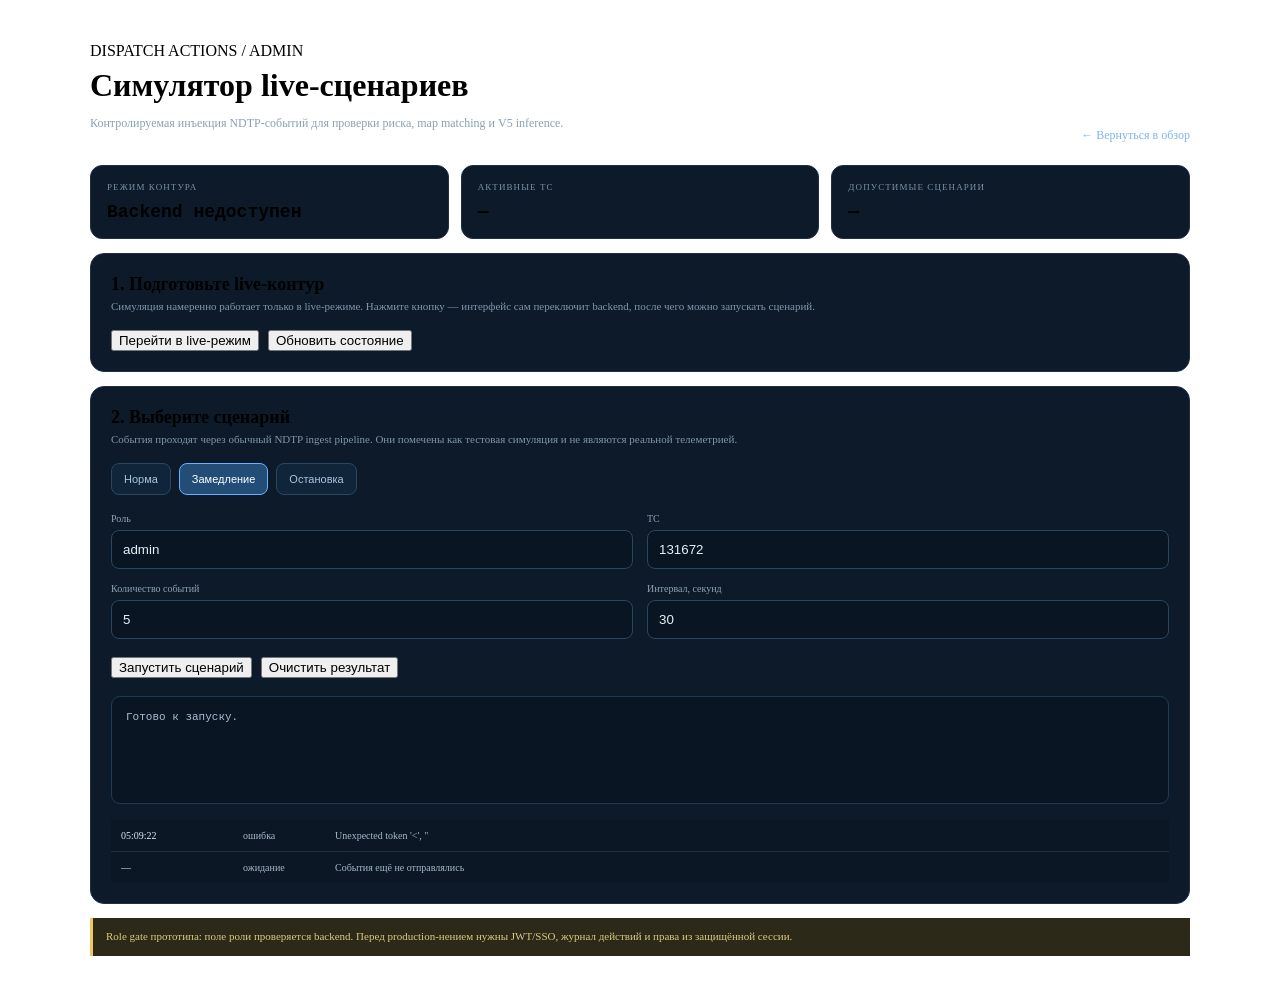
==== dashboard/admin-control.html @ a7725675 "feat(dashboard): rebuild dispatcher control room and simulator" ====
<!doctype html>
<html lang="ru"><head><meta charset="utf-8"><meta name="viewport" content="width=device-width,initial-scale=1"><meta name="theme-color" content="#0a111c"><title>Такт · Симулятор</title><link rel="stylesheet" href="/static/control.css"><style>.sim-workspace{max-width:1100px;margin:0 auto;padding:34px}.sim-top{display:flex;justify-content:space-between;gap:20px;align-items:end;margin-bottom:22px}.sim-top h1{margin:7px 0 0;font-size:32px}.sim-top p{color:#8ba0b5;font-size:12px}.sim-link{color:#7db4f2;text-decoration:none;font-size:12px}.sim-status{display:grid;grid-template-columns:repeat(3,1fr);gap:12px;margin-bottom:14px}.sim-stat{padding:16px;border:1px solid #1d3044;border-radius:12px;background:#0d1a29}.sim-stat span{display:block;color:#7892a8;font-size:9px;letter-spacing:.12em}.sim-stat b{display:block;margin-top:10px;font:600 18px ui-monospace,Consolas,monospace}.sim-card{padding:20px;border:1px solid #1d3044;border-radius:14px;background:#0d1a29;margin-bottom:14px}.sim-card h2{margin:0 0 5px;font-size:18px}.sim-card p{margin:0;color:#8097aa;font-size:11px}.sim-grid{display:grid;grid-template-columns:repeat(2,1fr);gap:14px;margin-top:18px}.sim-grid label{display:grid;gap:6px;color:#8da3b6;font-size:10px}.sim-grid input,.sim-grid select{padding:11px;border:1px solid #2b475f;border-radius:8px;background:#091522;color:#e8f0f7}.scenario-pills{display:flex;gap:8px;flex-wrap:wrap;margin-top:18px}.scenario-pills button{padding:9px 12px;border:1px solid #2b475f;border-radius:8px;background:#10243a;color:#a8c6df;cursor:pointer;font-size:11px}.scenario-pills button.active{background:#214d77;color:#fff;border-color:#6caeff}.sim-actions{display:flex;gap:9px;margin-top:18px}.sim-result{margin-top:18px;padding:14px;border-radius:9px;background:#091522;border:1px solid #203b54;color:#a9bfd1;font:11px ui-monospace,Consolas,monospace;white-space:pre-wrap;min-height:78px}.sim-result.ok{border-color:#24664f;color:#9de8be}.sim-result.error{border-color:#6d3340;color:#ffabb4}.sim-log{display:grid;gap:1px;margin-top:16px;background:#1d3044}.sim-log-row{display:grid;grid-template-columns:110px 80px 1fr;gap:12px;padding:10px;background:#0b1725;color:#a5bacb;font-size:10px}.sim-log-row b{color:#dceaf5;font-weight:500}.sim-note{margin-top:12px;padding:11px 13px;border-left:3px solid #efc75e;background:#2d2918;color:#dbc985;font-size:11px;line-height:1.45}@media(max-width:700px){.sim-workspace{padding:20px 14px}.sim-top{display:block}.sim-top .sim-link{display:block;margin-top:15px}.sim-status,.sim-grid{grid-template-columns:1fr}.sim-actions{display:grid;grid-template-columns:1fr}.sim-log-row{grid-template-columns:1fr 1fr}.sim-log-row span:last-child{grid-column:1/-1}}</style></head>
<body><div class="sim-workspace"><div class="sim-top"><div><div class="eyebrow">DISPATCH ACTIONS / ADMIN</div><h1>Симулятор live-сценариев</h1><p>Контролируемая инъекция NDTP-событий для проверки риска, map matching и V5 inference.</p></div><a class="sim-link" href="/">← Вернуться в обзор</a></div>
<section class="sim-status"><div class="sim-stat"><span>РЕЖИМ КОНТУРА</span><b id="sim-mode">проверка…</b></div><div class="sim-stat"><span>АКТИВНЫЕ ТС</span><b id="sim-vehicles">—</b></div><div class="sim-stat"><span>ДОПУСТИМЫЕ СЦЕНАРИИ</span><b id="sim-scenarios">—</b></div></section>
<section class="sim-card"><h2>1. Подготовьте live-контур</h2><p>Симуляция намеренно работает только в live-режиме. Нажмите кнопку — интерфейс сам переключит backend, после чего можно запускать сценарий.</p><div class="sim-actions"><button class="btn btn-secondary" id="to-live">Перейти в live-режим</button><button class="btn btn-quiet" id="refresh">Обновить состояние</button></div></section>
<section class="sim-card"><h2>2. Выберите сценарий</h2><p>События проходят через обычный NDTP ingest pipeline. Они помечены как тестовая симуляция и не являются реальной телеметрией.</p><div class="scenario-pills"><button data-scenario="normal">Норма</button><button data-scenario="slow" class="active">Замедление</button><button data-scenario="stop">Остановка</button></div><div class="sim-grid"><label>Роль<input id="role" value="admin" aria-label="Роль"></label><label>ТС<input id="tr" type="number" value="131672" aria-label="Транспорт"></label><label>Количество событий<input id="count" type="number" min="1" max="20" value="5" aria-label="Количество событий"></label><label>Интервал, секунд<input id="interval" type="number" min="5" max="300" value="30" aria-label="Интервал"></label></div><div class="sim-actions"><button class="btn btn-primary" id="run">Запустить сценарий</button><button class="btn btn-quiet" id="clear">Очистить результат</button></div><div class="sim-result" id="result">Готово к запуску.</div><div class="sim-log" id="sim-log"><div class="sim-log-row"><b>—</b><span>ожидание</span><span>События ещё не отправлялись</span></div></div></section>
<div class="sim-note">Role gate прототипа: поле роли проверяется backend. Перед production-нением нужны JWT/SSO, журнал действий и права из защищённой сессии.</div></div><script>
(()=>{const $=id=>document.getElementById(id);let scenario='slow';const api=async(url,opts)=>{const r=await fetch(url,opts);const data=await r.json();if(!r.ok)throw Error(data.detail||`${r.status}`);return data};const log=(kind,text)=>{$('sim-log').insertAdjacentHTML('afterbegin',`<div class="sim-log-row"><b>${new Date().toLocaleTimeString('ru-RU')}</b><span>${kind}</span><span>${text}</span></div>`)};async function status(){try{const d=await api('/api/admin/simulation');$('sim-mode').textContent=d.mode==='live'?'LIVE / готов':'REPLAY / переключите';$('sim-vehicles').textContent=d.active_vehicles;$('sim-scenarios').textContent=d.supported_scenarios.join(' · ');$('to-live').textContent=d.mode==='live'?'Live-режим активен':'Перейти в live-режим';$('to-live').disabled=d.mode==='live'}catch(e){$('sim-mode').textContent='Backend недоступен';log('ошибка',e.message)}}$('refresh').onclick=status;$('to-live').onclick=async()=>{try{await api('/api/mode',{method:'POST',headers:{'Content-Type':'application/json'},body:JSON.stringify({mode:'live'})});log('режим','Backend переведён в live');await status()}catch(e){log('ошибка',e.message)}};document.querySelectorAll('[data-scenario]').forEach(b=>b.onclick=()=>{document.querySelectorAll('[data-scenario]').forEach(x=>x.classList.remove('active'));b.classList.add('active');scenario=b.dataset.scenario});$('clear').onclick=()=>{$('result').className='sim-result';$('result').textContent='Готово к запуску.';$('sim-log').innerHTML=''};$('run').onclick=async()=>{const body={role:$('role').value,tr_id:Number($('tr').value),scenario,count:Number($('count').value),interval_s:Number($('interval').value)};$('run').disabled=true;$('result').className='sim-result';$('result').textContent='Отправка событий…';try{const d=await api('/api/admin/simulation',{method:'POST',headers:{'Content-Type':'application/json'},body:JSON.stringify(body)});$('result').className='sim-result ok';$('result').textContent=`Сценарий принят\nТС ${d.tr_id} · ${d.scenario}\nПринято событий: ${d.accepted}\n${d.message}`;log('успешно',`${d.accepted} событий → ${d.scenario}`);await status()}catch(e){$('result').className='sim-result error';$('result').textContent=`Сценарий не запущен\n${e.message}`;log('ошибка',e.message)}finally{$('run').disabled=false}};status()})();</script></body></html>
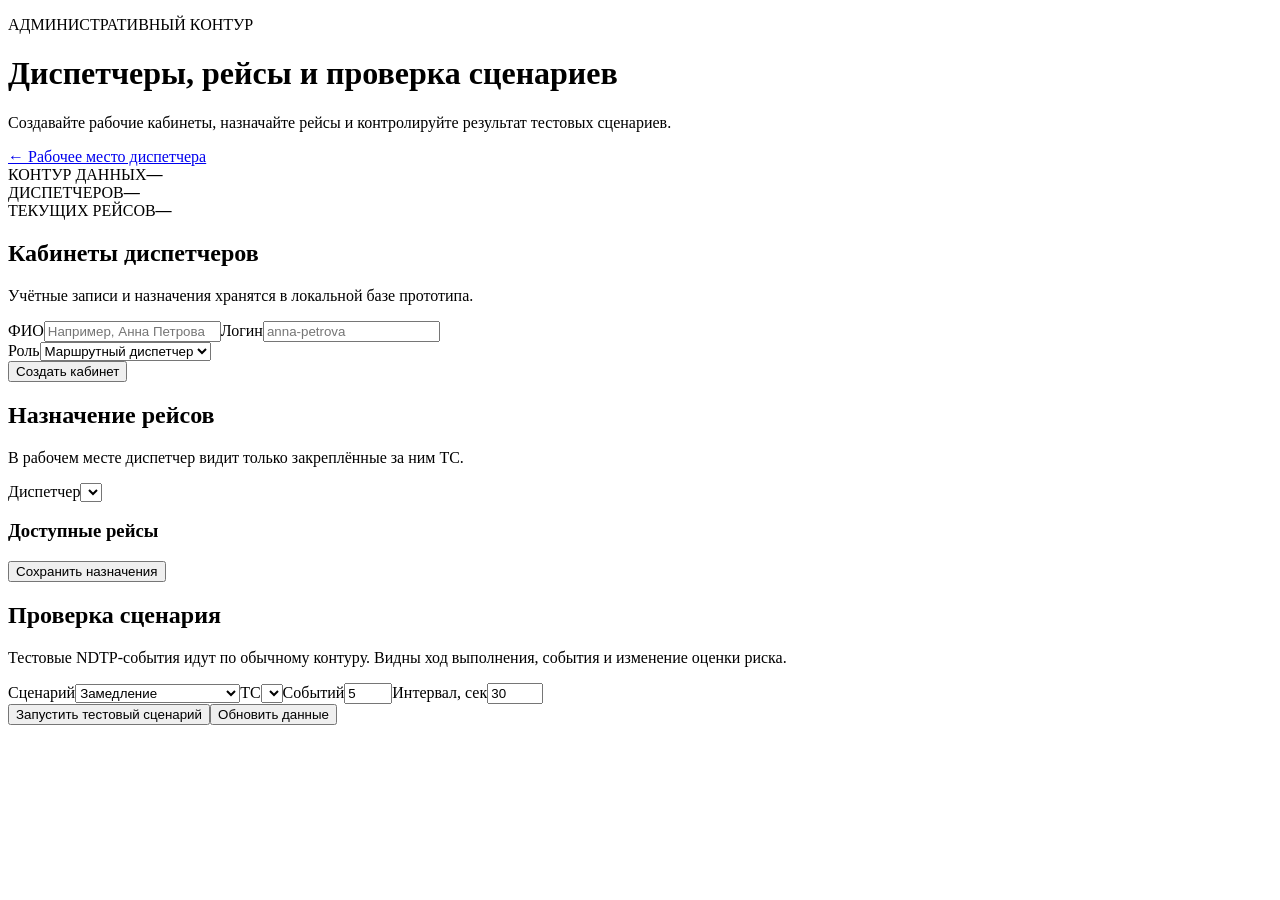
==== commit e780c2a5: "feat(operations): add dispatcher administration and scenario lifecycle" ====
--- a/dashboard/admin-control.html
+++ b/dashboard/admin-control.html
@@ -1,8 +1,7 @@
 <!doctype html>
-<html lang="ru"><head><meta charset="utf-8"><meta name="viewport" content="width=device-width,initial-scale=1"><meta name="theme-color" content="#0a111c"><title>Такт · Симулятор</title><link rel="stylesheet" href="/static/control.css"><style>.sim-workspace{max-width:1100px;margin:0 auto;padding:34px}.sim-top{display:flex;justify-content:space-between;gap:20px;align-items:end;margin-bottom:22px}.sim-top h1{margin:7px 0 0;font-size:32px}.sim-top p{color:#8ba0b5;font-size:12px}.sim-link{color:#7db4f2;text-decoration:none;font-size:12px}.sim-status{display:grid;grid-template-columns:repeat(3,1fr);gap:12px;margin-bottom:14px}.sim-stat{padding:16px;border:1px solid #1d3044;border-radius:12px;background:#0d1a29}.sim-stat span{display:block;color:#7892a8;font-size:9px;letter-spacing:.12em}.sim-stat b{display:block;margin-top:10px;font:600 18px ui-monospace,Consolas,monospace}.sim-card{padding:20px;border:1px solid #1d3044;border-radius:14px;background:#0d1a29;margin-bottom:14px}.sim-card h2{margin:0 0 5px;font-size:18px}.sim-card p{margin:0;color:#8097aa;font-size:11px}.sim-grid{display:grid;grid-template-columns:repeat(2,1fr);gap:14px;margin-top:18px}.sim-grid label{display:grid;gap:6px;color:#8da3b6;font-size:10px}.sim-grid input,.sim-grid select{padding:11px;border:1px solid #2b475f;border-radius:8px;background:#091522;color:#e8f0f7}.scenario-pills{display:flex;gap:8px;flex-wrap:wrap;margin-top:18px}.scenario-pills button{padding:9px 12px;border:1px solid #2b475f;border-radius:8px;background:#10243a;color:#a8c6df;cursor:pointer;font-size:11px}.scenario-pills button.active{background:#214d77;color:#fff;border-color:#6caeff}.sim-actions{display:flex;gap:9px;margin-top:18px}.sim-result{margin-top:18px;padding:14px;border-radius:9px;background:#091522;border:1px solid #203b54;color:#a9bfd1;font:11px ui-monospace,Consolas,monospace;white-space:pre-wrap;min-height:78px}.sim-result.ok{border-color:#24664f;color:#9de8be}.sim-result.error{border-color:#6d3340;color:#ffabb4}.sim-log{display:grid;gap:1px;margin-top:16px;background:#1d3044}.sim-log-row{display:grid;grid-template-columns:110px 80px 1fr;gap:12px;padding:10px;background:#0b1725;color:#a5bacb;font-size:10px}.sim-log-row b{color:#dceaf5;font-weight:500}.sim-note{margin-top:12px;padding:11px 13px;border-left:3px solid #efc75e;background:#2d2918;color:#dbc985;font-size:11px;line-height:1.45}@media(max-width:700px){.sim-workspace{padding:20px 14px}.sim-top{display:block}.sim-top .sim-link{display:block;margin-top:15px}.sim-status,.sim-grid{grid-template-columns:1fr}.sim-actions{display:grid;grid-template-columns:1fr}.sim-log-row{grid-template-columns:1fr 1fr}.sim-log-row span:last-child{grid-column:1/-1}}</style></head>
-<body><div class="sim-workspace"><div class="sim-top"><div><div class="eyebrow">DISPATCH ACTIONS / ADMIN</div><h1>Симулятор live-сценариев</h1><p>Контролируемая инъекция NDTP-событий для проверки риска, map matching и V5 inference.</p></div><a class="sim-link" href="/">← Вернуться в обзор</a></div>
-<section class="sim-status"><div class="sim-stat"><span>РЕЖИМ КОНТУРА</span><b id="sim-mode">проверка…</b></div><div class="sim-stat"><span>АКТИВНЫЕ ТС</span><b id="sim-vehicles">—</b></div><div class="sim-stat"><span>ДОПУСТИМЫЕ СЦЕНАРИИ</span><b id="sim-scenarios">—</b></div></section>
-<section class="sim-card"><h2>1. Подготовьте live-контур</h2><p>Симуляция намеренно работает только в live-режиме. Нажмите кнопку — интерфейс сам переключит backend, после чего можно запускать сценарий.</p><div class="sim-actions"><button class="btn btn-secondary" id="to-live">Перейти в live-режим</button><button class="btn btn-quiet" id="refresh">Обновить состояние</button></div></section>
-<section class="sim-card"><h2>2. Выберите сценарий</h2><p>События проходят через обычный NDTP ingest pipeline. Они помечены как тестовая симуляция и не являются реальной телеметрией.</p><div class="scenario-pills"><button data-scenario="normal">Норма</button><button data-scenario="slow" class="active">Замедление</button><button data-scenario="stop">Остановка</button></div><div class="sim-grid"><label>Роль<input id="role" value="admin" aria-label="Роль"></label><label>ТС<input id="tr" type="number" value="131672" aria-label="Транспорт"></label><label>Количество событий<input id="count" type="number" min="1" max="20" value="5" aria-label="Количество событий"></label><label>Интервал, секунд<input id="interval" type="number" min="5" max="300" value="30" aria-label="Интервал"></label></div><div class="sim-actions"><button class="btn btn-primary" id="run">Запустить сценарий</button><button class="btn btn-quiet" id="clear">Очистить результат</button></div><div class="sim-result" id="result">Готово к запуску.</div><div class="sim-log" id="sim-log"><div class="sim-log-row"><b>—</b><span>ожидание</span><span>События ещё не отправлялись</span></div></div></section>
-<div class="sim-note">Role gate прототипа: поле роли проверяется backend. Перед production-нением нужны JWT/SSO, журнал действий и права из защищённой сессии.</div></div><script>
-(()=>{const $=id=>document.getElementById(id);let scenario='slow';const api=async(url,opts)=>{const r=await fetch(url,opts);const data=await r.json();if(!r.ok)throw Error(data.detail||`${r.status}`);return data};const log=(kind,text)=>{$('sim-log').insertAdjacentHTML('afterbegin',`<div class="sim-log-row"><b>${new Date().toLocaleTimeString('ru-RU')}</b><span>${kind}</span><span>${text}</span></div>`)};async function status(){try{const d=await api('/api/admin/simulation');$('sim-mode').textContent=d.mode==='live'?'LIVE / готов':'REPLAY / переключите';$('sim-vehicles').textContent=d.active_vehicles;$('sim-scenarios').textContent=d.supported_scenarios.join(' · ');$('to-live').textContent=d.mode==='live'?'Live-режим активен':'Перейти в live-режим';$('to-live').disabled=d.mode==='live'}catch(e){$('sim-mode').textContent='Backend недоступен';log('ошибка',e.message)}}$('refresh').onclick=status;$('to-live').onclick=async()=>{try{await api('/api/mode',{method:'POST',headers:{'Content-Type':'application/json'},body:JSON.stringify({mode:'live'})});log('режим','Backend переведён в live');await status()}catch(e){log('ошибка',e.message)}};document.querySelectorAll('[data-scenario]').forEach(b=>b.onclick=()=>{document.querySelectorAll('[data-scenario]').forEach(x=>x.classList.remove('active'));b.classList.add('active');scenario=b.dataset.scenario});$('clear').onclick=()=>{$('result').className='sim-result';$('result').textContent='Готово к запуску.';$('sim-log').innerHTML=''};$('run').onclick=async()=>{const body={role:$('role').value,tr_id:Number($('tr').value),scenario,count:Number($('count').value),interval_s:Number($('interval').value)};$('run').disabled=true;$('result').className='sim-result';$('result').textContent='Отправка событий…';try{const d=await api('/api/admin/simulation',{method:'POST',headers:{'Content-Type':'application/json'},body:JSON.stringify(body)});$('result').className='sim-result ok';$('result').textContent=`Сценарий принят\nТС ${d.tr_id} · ${d.scenario}\nПринято событий: ${d.accepted}\n${d.message}`;log('успешно',`${d.accepted} событий → ${d.scenario}`);await status()}catch(e){$('result').className='sim-result error';$('result').textContent=`Сценарий не запущен\n${e.message}`;log('ошибка',e.message)}finally{$('run').disabled=false}};status()})();</script></body></html>+<html lang="ru"><head><meta charset="utf-8"><meta name="viewport" content="width=device-width,initial-scale=1"><title>ТАКТ · Администрирование</title><link rel="stylesheet" href="/static/admin.css"></head>
+<body><main><header class="top"><div><p class="eyebrow">АДМИНИСТРАТИВНЫЙ КОНТУР</p><h1>Диспетчеры, рейсы и проверка сценариев</h1><p class="muted">Создавайте рабочие кабинеты, назначайте рейсы и контролируйте результат тестовых сценариев.</p></div><a href="/">← Рабочее место диспетчера</a></header>
+<section class="status-grid"><article><span>КОНТУР ДАННЫХ</span><b id="mode">—</b></article><article><span>ДИСПЕТЧЕРОВ</span><b id="dispatcher-count">—</b></article><article><span>ТЕКУЩИХ РЕЙСОВ</span><b id="fleet-count">—</b></article></section>
+<div class="grid"><section class="card"><h2>Кабинеты диспетчеров</h2><p class="muted">Учётные записи и назначения хранятся в локальной базе прототипа.</p><div class="row"><label>ФИО<input id="new-name" placeholder="Например, Анна Петрова"></label><label>Логин<input id="new-login" placeholder="anna-petrova"></label></div><label>Роль<select id="new-role"><option>Маршрутный диспетчер</option><option>Старший диспетчер</option></select></label><div class="actions"><button id="create-dispatcher">Создать кабинет</button></div><p class="notice" id="account-notice"></p><div id="accounts" class="accounts"></div></section>
+<section class="card"><h2>Назначение рейсов</h2><p class="muted">В рабочем месте диспетчер видит только закреплённые за ним ТС.</p><label>Диспетчер<select id="assignment-dispatcher"></select></label><h3>Доступные рейсы</h3><div id="route-list" class="routes"></div><div class="actions"><button id="save-assignment">Сохранить назначения</button></div><p class="notice" id="assignment-notice"></p></section></div>
+<section class="card"><h2>Проверка сценария</h2><p class="muted">Тестовые NDTP-события идут по обычному контуру. Видны ход выполнения, события и изменение оценки риска.</p><div class="row sim-inputs"><label>Сценарий<select id="scenario"><option value="slow">Замедление</option><option value="stop">Остановка</option><option value="normal">Нормальное движение</option></select></label><label>ТС<select id="simulation-tr"></select></label><label>Событий<input id="simulation-count" type="number" min="1" max="20" value="5"></label><label>Интервал, сек<input id="simulation-interval" type="number" min="5" max="300" value="30"></label></div><div class="actions"><button id="start-simulation">Запустить тестовый сценарий</button><button class="secondary" id="refresh">Обновить данные</button></div><p class="notice" id="simulation-notice"></p><div id="runs"></div></section></main><script src="/static/admin.js"></script></body></html>
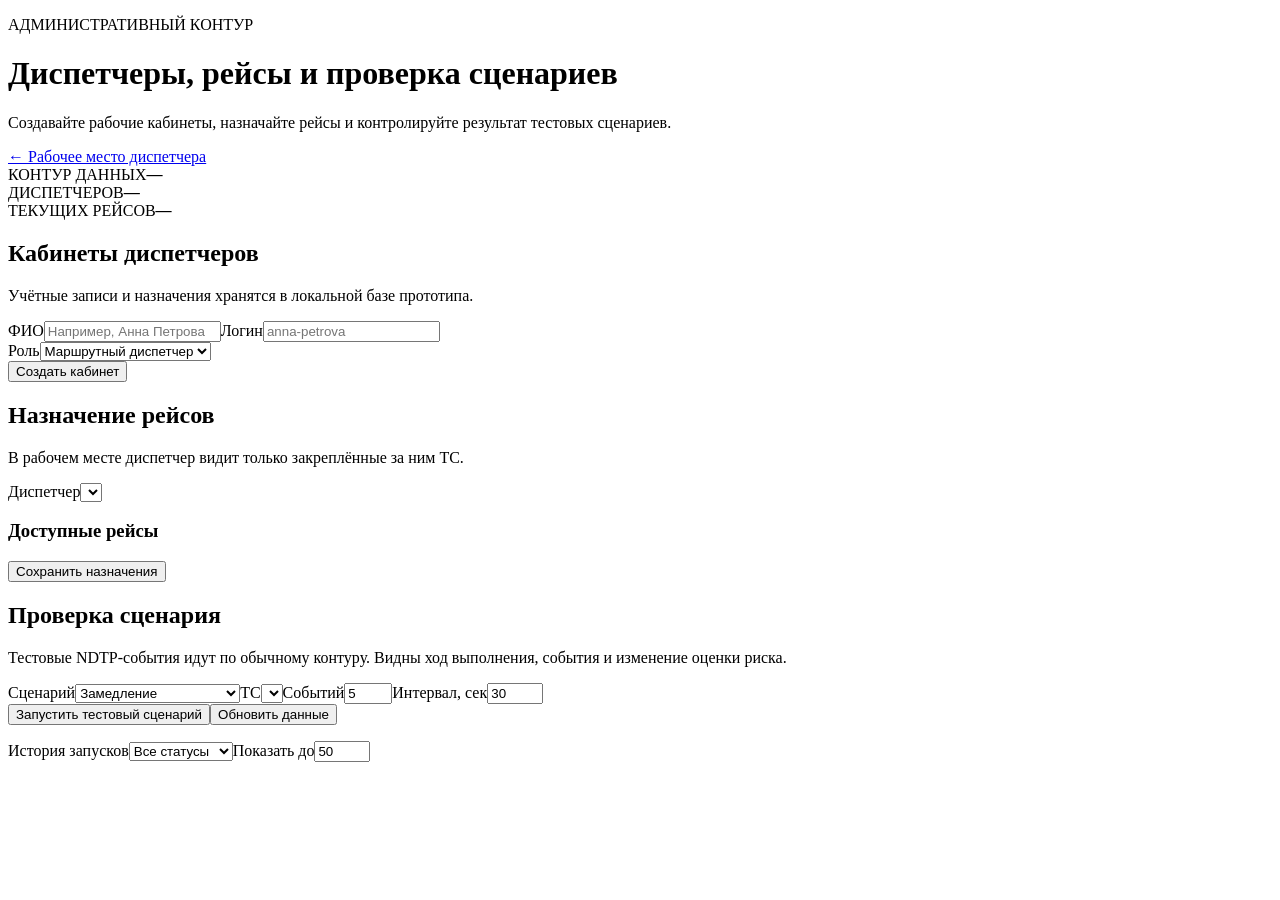
==== commit 35f947be: "api+fr" ====
--- a/dashboard/admin-control.html
+++ b/dashboard/admin-control.html
@@ -4,4 +4,4 @@
 <section class="status-grid"><article><span>КОНТУР ДАННЫХ</span><b id="mode">—</b></article><article><span>ДИСПЕТЧЕРОВ</span><b id="dispatcher-count">—</b></article><article><span>ТЕКУЩИХ РЕЙСОВ</span><b id="fleet-count">—</b></article></section>
 <div class="grid"><section class="card"><h2>Кабинеты диспетчеров</h2><p class="muted">Учётные записи и назначения хранятся в локальной базе прототипа.</p><div class="row"><label>ФИО<input id="new-name" placeholder="Например, Анна Петрова"></label><label>Логин<input id="new-login" placeholder="anna-petrova"></label></div><label>Роль<select id="new-role"><option>Маршрутный диспетчер</option><option>Старший диспетчер</option></select></label><div class="actions"><button id="create-dispatcher">Создать кабинет</button></div><p class="notice" id="account-notice"></p><div id="accounts" class="accounts"></div></section>
 <section class="card"><h2>Назначение рейсов</h2><p class="muted">В рабочем месте диспетчер видит только закреплённые за ним ТС.</p><label>Диспетчер<select id="assignment-dispatcher"></select></label><h3>Доступные рейсы</h3><div id="route-list" class="routes"></div><div class="actions"><button id="save-assignment">Сохранить назначения</button></div><p class="notice" id="assignment-notice"></p></section></div>
-<section class="card"><h2>Проверка сценария</h2><p class="muted">Тестовые NDTP-события идут по обычному контуру. Видны ход выполнения, события и изменение оценки риска.</p><div class="row sim-inputs"><label>Сценарий<select id="scenario"><option value="slow">Замедление</option><option value="stop">Остановка</option><option value="normal">Нормальное движение</option></select></label><label>ТС<select id="simulation-tr"></select></label><label>Событий<input id="simulation-count" type="number" min="1" max="20" value="5"></label><label>Интервал, сек<input id="simulation-interval" type="number" min="5" max="300" value="30"></label></div><div class="actions"><button id="start-simulation">Запустить тестовый сценарий</button><button class="secondary" id="refresh">Обновить данные</button></div><p class="notice" id="simulation-notice"></p><div id="runs"></div></section></main><script src="/static/admin.js"></script></body></html>+<section class="card"><h2>Проверка сценария</h2><p class="muted">Тестовые NDTP-события идут по обычному контуру. Видны ход выполнения, события и изменение оценки риска.</p><div class="row sim-inputs"><label>Сценарий<select id="scenario"><option value="slow">Замедление</option><option value="stop">Остановка</option><option value="normal">Нормальное движение</option></select></label><label>ТС<select id="simulation-tr"></select></label><label>Событий<input id="simulation-count" type="number" min="1" max="20" value="5"></label><label>Интервал, сек<input id="simulation-interval" type="number" min="5" max="300" value="30"></label></div><div class="actions"><button id="start-simulation">Запустить тестовый сценарий</button><button class="secondary" id="refresh">Обновить данные</button></div><p class="notice" id="simulation-notice"></p><div class="row"><label>История запусков<select id="run-status"><option value="">Все статусы</option><option value="queued">В очереди</option><option value="running">Выполняется</option><option value="completed">Завершён</option><option value="cancelled">Отменён</option><option value="failed">Ошибка</option></select></label><label>Показать до<input id="run-limit" type="number" min="1" max="200" value="50"></label></div><div id="runs"></div></section></main><script src="/static/admin.js"></script></body></html>
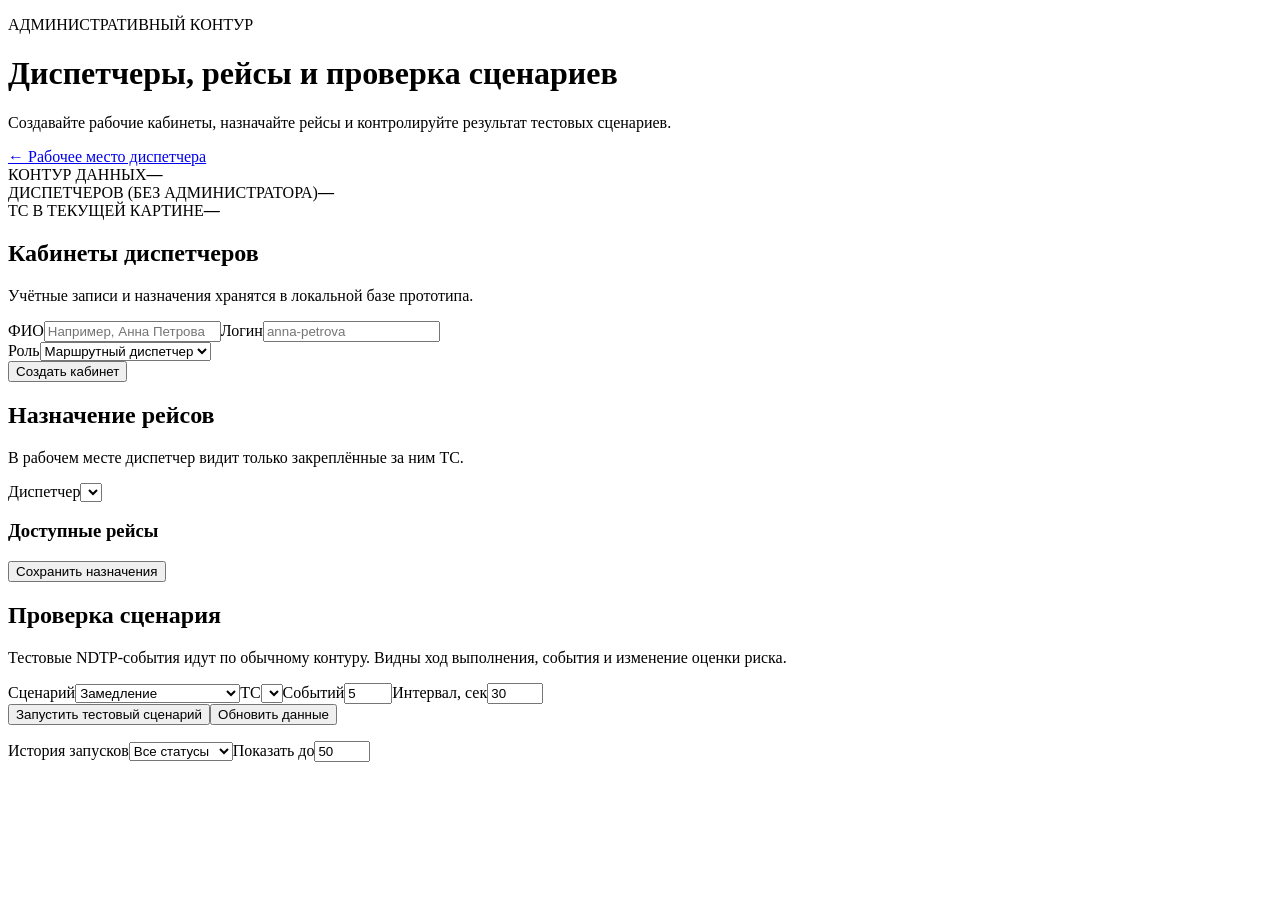
==== commit c69106db: "fix(operations): verify deployed backend and improve dispatcher map" ====
--- a/dashboard/admin-control.html
+++ b/dashboard/admin-control.html
@@ -1,7 +1,7 @@
 <!doctype html>
 <html lang="ru"><head><meta charset="utf-8"><meta name="viewport" content="width=device-width,initial-scale=1"><title>ТАКТ · Администрирование</title><link rel="stylesheet" href="/static/admin.css"></head>
 <body><main><header class="top"><div><p class="eyebrow">АДМИНИСТРАТИВНЫЙ КОНТУР</p><h1>Диспетчеры, рейсы и проверка сценариев</h1><p class="muted">Создавайте рабочие кабинеты, назначайте рейсы и контролируйте результат тестовых сценариев.</p></div><a href="/">← Рабочее место диспетчера</a></header>
-<section class="status-grid"><article><span>КОНТУР ДАННЫХ</span><b id="mode">—</b></article><article><span>ДИСПЕТЧЕРОВ</span><b id="dispatcher-count">—</b></article><article><span>ТЕКУЩИХ РЕЙСОВ</span><b id="fleet-count">—</b></article></section>
+<section class="status-grid"><article><span>КОНТУР ДАННЫХ</span><b id="mode">—</b></article><article><span>ДИСПЕТЧЕРОВ (БЕЗ АДМИНИСТРАТОРА)</span><b id="dispatcher-count">—</b></article><article><span>ТС В ТЕКУЩЕЙ КАРТИНЕ</span><b id="fleet-count">—</b></article></section>
 <div class="grid"><section class="card"><h2>Кабинеты диспетчеров</h2><p class="muted">Учётные записи и назначения хранятся в локальной базе прототипа.</p><div class="row"><label>ФИО<input id="new-name" placeholder="Например, Анна Петрова"></label><label>Логин<input id="new-login" placeholder="anna-petrova"></label></div><label>Роль<select id="new-role"><option>Маршрутный диспетчер</option><option>Старший диспетчер</option></select></label><div class="actions"><button id="create-dispatcher">Создать кабинет</button></div><p class="notice" id="account-notice"></p><div id="accounts" class="accounts"></div></section>
 <section class="card"><h2>Назначение рейсов</h2><p class="muted">В рабочем месте диспетчер видит только закреплённые за ним ТС.</p><label>Диспетчер<select id="assignment-dispatcher"></select></label><h3>Доступные рейсы</h3><div id="route-list" class="routes"></div><div class="actions"><button id="save-assignment">Сохранить назначения</button></div><p class="notice" id="assignment-notice"></p></section></div>
 <section class="card"><h2>Проверка сценария</h2><p class="muted">Тестовые NDTP-события идут по обычному контуру. Видны ход выполнения, события и изменение оценки риска.</p><div class="row sim-inputs"><label>Сценарий<select id="scenario"><option value="slow">Замедление</option><option value="stop">Остановка</option><option value="normal">Нормальное движение</option></select></label><label>ТС<select id="simulation-tr"></select></label><label>Событий<input id="simulation-count" type="number" min="1" max="20" value="5"></label><label>Интервал, сек<input id="simulation-interval" type="number" min="5" max="300" value="30"></label></div><div class="actions"><button id="start-simulation">Запустить тестовый сценарий</button><button class="secondary" id="refresh">Обновить данные</button></div><p class="notice" id="simulation-notice"></p><div class="row"><label>История запусков<select id="run-status"><option value="">Все статусы</option><option value="queued">В очереди</option><option value="running">Выполняется</option><option value="completed">Завершён</option><option value="cancelled">Отменён</option><option value="failed">Ошибка</option></select></label><label>Показать до<input id="run-limit" type="number" min="1" max="200" value="50"></label></div><div id="runs"></div></section></main><script src="/static/admin.js"></script></body></html>
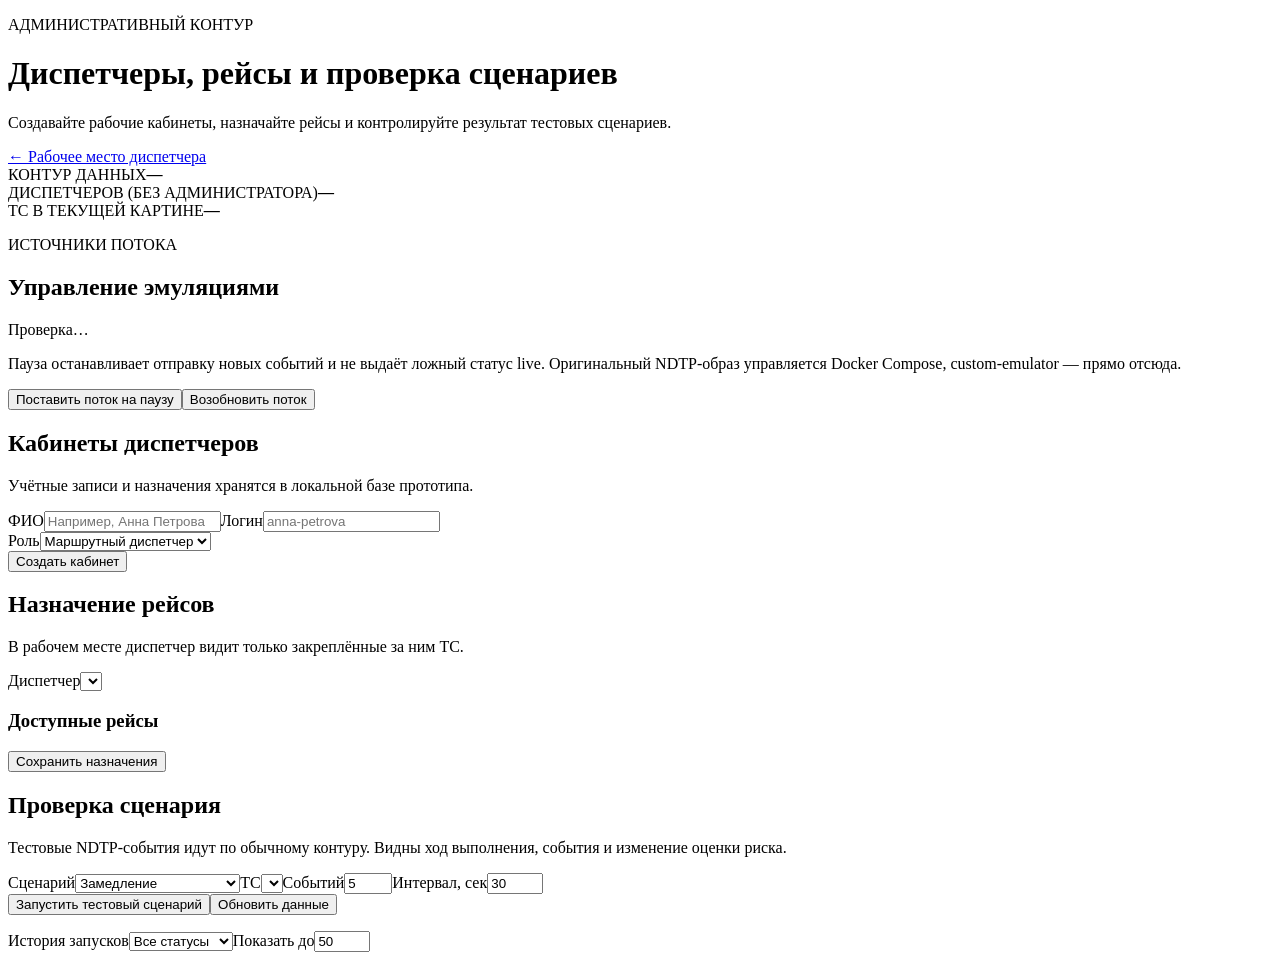
==== commit 562af4ae: "feat(ops): make emulator sources and dispatcher auth explicit" ====
--- a/dashboard/admin-control.html
+++ b/dashboard/admin-control.html
@@ -1,7 +1,8 @@
 <!doctype html>
-<html lang="ru"><head><meta charset="utf-8"><meta name="viewport" content="width=device-width,initial-scale=1"><title>ТАКТ · Администрирование</title><link rel="stylesheet" href="/static/admin.css"></head>
+<html lang="ru"><head><meta charset="utf-8"><meta name="viewport" content="width=device-width,initial-scale=1"><title>ТАКТ · Администрирование</title><link rel="stylesheet" href="/static/admin.css"><link rel="stylesheet" href="/static/admin-overrides.css"></head>
 <body><main><header class="top"><div><p class="eyebrow">АДМИНИСТРАТИВНЫЙ КОНТУР</p><h1>Диспетчеры, рейсы и проверка сценариев</h1><p class="muted">Создавайте рабочие кабинеты, назначайте рейсы и контролируйте результат тестовых сценариев.</p></div><a href="/">← Рабочее место диспетчера</a></header>
 <section class="status-grid"><article><span>КОНТУР ДАННЫХ</span><b id="mode">—</b></article><article><span>ДИСПЕТЧЕРОВ (БЕЗ АДМИНИСТРАТОРА)</span><b id="dispatcher-count">—</b></article><article><span>ТС В ТЕКУЩЕЙ КАРТИНЕ</span><b id="fleet-count">—</b></article></section>
+<section class="card emulator-card"><div class="card-head"><div><p class="eyebrow">ИСТОЧНИКИ ПОТОКА</p><h2>Управление эмуляциями</h2></div><span class="tag" id="emulator-overall">Проверка…</span></div><p class="muted">Пауза останавливает отправку новых событий и не выдаёт ложный статус live. Оригинальный NDTP-образ управляется Docker Compose, custom-emulator — прямо отсюда.</p><div class="actions"><button id="pause-all">Поставить поток на паузу</button><button class="secondary" id="resume-all">Возобновить поток</button></div><div id="emulator-sources" class="emulator-sources"></div><p class="notice" id="emulator-notice"></p></section>
 <div class="grid"><section class="card"><h2>Кабинеты диспетчеров</h2><p class="muted">Учётные записи и назначения хранятся в локальной базе прототипа.</p><div class="row"><label>ФИО<input id="new-name" placeholder="Например, Анна Петрова"></label><label>Логин<input id="new-login" placeholder="anna-petrova"></label></div><label>Роль<select id="new-role"><option>Маршрутный диспетчер</option><option>Старший диспетчер</option></select></label><div class="actions"><button id="create-dispatcher">Создать кабинет</button></div><p class="notice" id="account-notice"></p><div id="accounts" class="accounts"></div></section>
 <section class="card"><h2>Назначение рейсов</h2><p class="muted">В рабочем месте диспетчер видит только закреплённые за ним ТС.</p><label>Диспетчер<select id="assignment-dispatcher"></select></label><h3>Доступные рейсы</h3><div id="route-list" class="routes"></div><div class="actions"><button id="save-assignment">Сохранить назначения</button></div><p class="notice" id="assignment-notice"></p></section></div>
 <section class="card"><h2>Проверка сценария</h2><p class="muted">Тестовые NDTP-события идут по обычному контуру. Видны ход выполнения, события и изменение оценки риска.</p><div class="row sim-inputs"><label>Сценарий<select id="scenario"><option value="slow">Замедление</option><option value="stop">Остановка</option><option value="normal">Нормальное движение</option></select></label><label>ТС<select id="simulation-tr"></select></label><label>Событий<input id="simulation-count" type="number" min="1" max="20" value="5"></label><label>Интервал, сек<input id="simulation-interval" type="number" min="5" max="300" value="30"></label></div><div class="actions"><button id="start-simulation">Запустить тестовый сценарий</button><button class="secondary" id="refresh">Обновить данные</button></div><p class="notice" id="simulation-notice"></p><div class="row"><label>История запусков<select id="run-status"><option value="">Все статусы</option><option value="queued">В очереди</option><option value="running">Выполняется</option><option value="completed">Завершён</option><option value="cancelled">Отменён</option><option value="failed">Ошибка</option></select></label><label>Показать до<input id="run-limit" type="number" min="1" max="200" value="50"></label></div><div id="runs"></div></section></main><script src="/static/admin.js"></script></body></html>
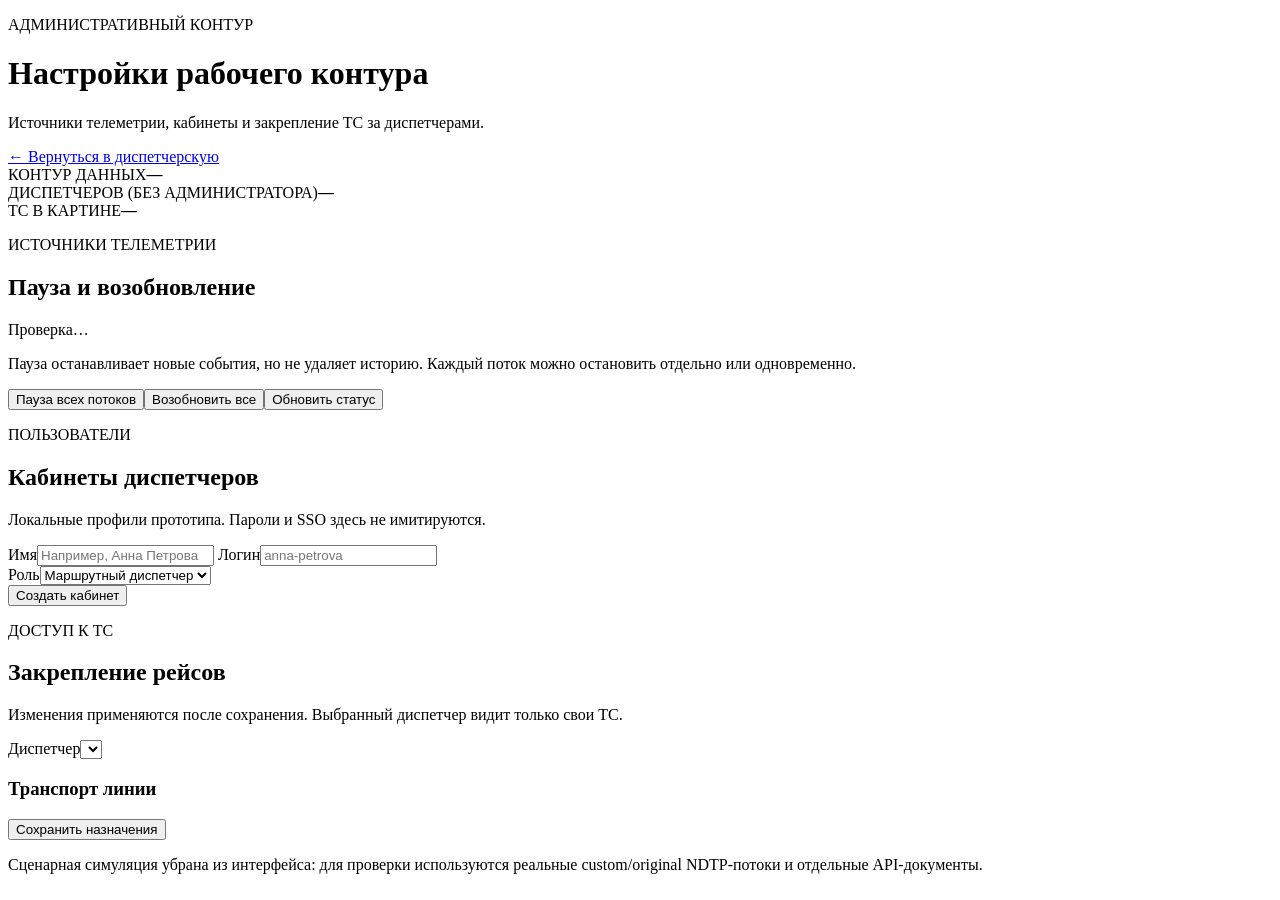
==== commit 9a2d44e2: "fix: align live telemetry and streamline operations UI" ====
--- a/dashboard/admin-control.html
+++ b/dashboard/admin-control.html
@@ -1,8 +1,66 @@
 <!doctype html>
-<html lang="ru"><head><meta charset="utf-8"><meta name="viewport" content="width=device-width,initial-scale=1"><title>ТАКТ · Администрирование</title><link rel="stylesheet" href="/static/admin.css"><link rel="stylesheet" href="/static/admin-overrides.css"></head>
-<body><main><header class="top"><div><p class="eyebrow">АДМИНИСТРАТИВНЫЙ КОНТУР</p><h1>Диспетчеры, рейсы и проверка сценариев</h1><p class="muted">Создавайте рабочие кабинеты, назначайте рейсы и контролируйте результат тестовых сценариев.</p></div><a href="/">← Рабочее место диспетчера</a></header>
-<section class="status-grid"><article><span>КОНТУР ДАННЫХ</span><b id="mode">—</b></article><article><span>ДИСПЕТЧЕРОВ (БЕЗ АДМИНИСТРАТОРА)</span><b id="dispatcher-count">—</b></article><article><span>ТС В ТЕКУЩЕЙ КАРТИНЕ</span><b id="fleet-count">—</b></article></section>
-<section class="card emulator-card"><div class="card-head"><div><p class="eyebrow">ИСТОЧНИКИ ПОТОКА</p><h2>Управление эмуляциями</h2></div><span class="tag" id="emulator-overall">Проверка…</span></div><p class="muted">Пауза останавливает отправку новых событий и не выдаёт ложный статус live. Оригинальный NDTP-образ управляется Docker Compose, custom-emulator — прямо отсюда.</p><div class="actions"><button id="pause-all">Поставить поток на паузу</button><button class="secondary" id="resume-all">Возобновить поток</button></div><div id="emulator-sources" class="emulator-sources"></div><p class="notice" id="emulator-notice"></p></section>
-<div class="grid"><section class="card"><h2>Кабинеты диспетчеров</h2><p class="muted">Учётные записи и назначения хранятся в локальной базе прототипа.</p><div class="row"><label>ФИО<input id="new-name" placeholder="Например, Анна Петрова"></label><label>Логин<input id="new-login" placeholder="anna-petrova"></label></div><label>Роль<select id="new-role"><option>Маршрутный диспетчер</option><option>Старший диспетчер</option></select></label><div class="actions"><button id="create-dispatcher">Создать кабинет</button></div><p class="notice" id="account-notice"></p><div id="accounts" class="accounts"></div></section>
-<section class="card"><h2>Назначение рейсов</h2><p class="muted">В рабочем месте диспетчер видит только закреплённые за ним ТС.</p><label>Диспетчер<select id="assignment-dispatcher"></select></label><h3>Доступные рейсы</h3><div id="route-list" class="routes"></div><div class="actions"><button id="save-assignment">Сохранить назначения</button></div><p class="notice" id="assignment-notice"></p></section></div>
-<section class="card"><h2>Проверка сценария</h2><p class="muted">Тестовые NDTP-события идут по обычному контуру. Видны ход выполнения, события и изменение оценки риска.</p><div class="row sim-inputs"><label>Сценарий<select id="scenario"><option value="slow">Замедление</option><option value="stop">Остановка</option><option value="normal">Нормальное движение</option></select></label><label>ТС<select id="simulation-tr"></select></label><label>Событий<input id="simulation-count" type="number" min="1" max="20" value="5"></label><label>Интервал, сек<input id="simulation-interval" type="number" min="5" max="300" value="30"></label></div><div class="actions"><button id="start-simulation">Запустить тестовый сценарий</button><button class="secondary" id="refresh">Обновить данные</button></div><p class="notice" id="simulation-notice"></p><div class="row"><label>История запусков<select id="run-status"><option value="">Все статусы</option><option value="queued">В очереди</option><option value="running">Выполняется</option><option value="completed">Завершён</option><option value="cancelled">Отменён</option><option value="failed">Ошибка</option></select></label><label>Показать до<input id="run-limit" type="number" min="1" max="200" value="50"></label></div><div id="runs"></div></section></main><script src="/static/admin.js"></script></body></html>
+<html lang="ru">
+<head>
+  <meta charset="utf-8">
+  <meta name="viewport" content="width=device-width,initial-scale=1">
+  <title>ТАКТ · Администрирование</title>
+  <link rel="stylesheet" href="/static/admin.css">
+</head>
+<body>
+  <main>
+    <header class="top">
+      <div>
+        <p class="eyebrow">АДМИНИСТРАТИВНЫЙ КОНТУР</p>
+        <h1>Настройки рабочего контура</h1>
+        <p class="muted">Источники телеметрии, кабинеты и закрепление ТС за диспетчерами.</p>
+      </div>
+      <a class="back-link" href="/">← Вернуться в диспетчерскую</a>
+    </header>
+
+    <section class="status-grid" aria-label="Состояние контура">
+      <article><span>КОНТУР ДАННЫХ</span><b id="mode">—</b></article>
+      <article><span>ДИСПЕТЧЕРОВ (БЕЗ АДМИНИСТРАТОРА)</span><b id="dispatcher-count">—</b></article>
+      <article><span>ТС В КАРТИНЕ</span><b id="fleet-count">—</b></article>
+    </section>
+
+    <section class="card emulator-card">
+      <div class="card-head">
+        <div><p class="eyebrow">ИСТОЧНИКИ ТЕЛЕМЕТРИИ</p><h2>Пауза и возобновление</h2></div>
+        <span class="tag" id="emulator-overall">Проверка…</span>
+      </div>
+      <p class="muted">Пауза останавливает новые события, но не удаляет историю. Каждый поток можно остановить отдельно или одновременно.</p>
+      <div class="actions"><button id="pause-all">Пауза всех потоков</button><button class="secondary" id="resume-all">Возобновить все</button><button class="secondary" id="refresh">Обновить статус</button></div>
+      <div id="emulator-sources" class="emulator-sources"></div>
+      <p class="notice" id="emulator-notice" aria-live="polite"></p>
+    </section>
+
+    <div class="grid">
+      <section class="card">
+        <div class="card-head"><div><p class="eyebrow">ПОЛЬЗОВАТЕЛИ</p><h2>Кабинеты диспетчеров</h2></div></div>
+        <p class="muted">Локальные профили прототипа. Пароли и SSO здесь не имитируются.</p>
+        <div class="row">
+          <label>Имя<input id="new-name" placeholder="Например, Анна Петрова"></label>
+          <label>Логин<input id="new-login" placeholder="anna-petrova"></label>
+        </div>
+        <label>Роль<select id="new-role"><option>Маршрутный диспетчер</option><option>Старший диспетчер</option></select></label>
+        <div class="actions"><button id="create-dispatcher">Создать кабинет</button></div>
+        <p class="notice" id="account-notice" aria-live="polite"></p>
+        <div id="accounts" class="accounts"></div>
+      </section>
+
+      <section class="card">
+        <div class="card-head"><div><p class="eyebrow">ДОСТУП К ТС</p><h2>Закрепление рейсов</h2></div></div>
+        <p class="muted">Изменения применяются после сохранения. Выбранный диспетчер видит только свои ТС.</p>
+        <label>Диспетчер<select id="assignment-dispatcher"></select></label>
+        <div class="assignment-toolbar"><h3>Транспорт линии</h3><span id="assignment-count" class="muted"></span></div>
+        <div id="route-list" class="routes"></div>
+        <div class="actions"><button id="save-assignment">Сохранить назначения</button></div>
+        <p class="notice" id="assignment-notice" aria-live="polite"></p>
+      </section>
+    </div>
+
+    <footer class="admin-footer">Сценарная симуляция убрана из интерфейса: для проверки используются реальные custom/original NDTP-потоки и отдельные API-документы.</footer>
+  </main>
+  <script src="/static/admin.js"></script>
+</body>
+</html>
